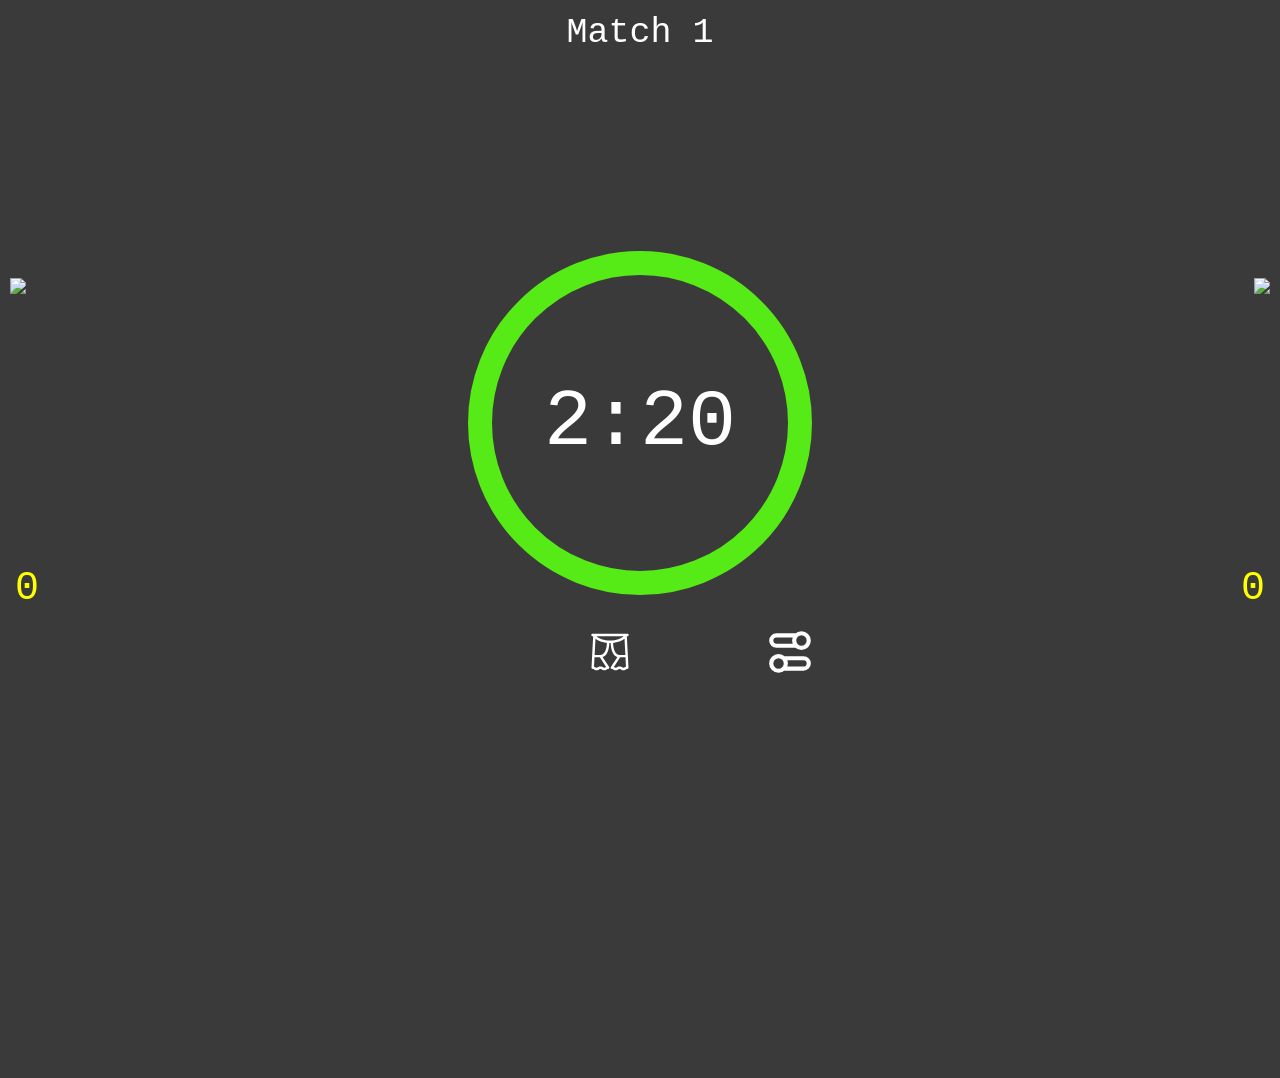
==== index.html @ d4031608 "Merge branch 'ranking-system' into SummerCamp2026" ====
<!DOCTYPE html>
<html lang="en">
  <head>
    <meta charset="UTF-8" />
    <meta name="viewport" content="width=device-width, initial-scale=1.0" />
    <title>FRC Timer</title>
    <link defer rel="stylesheet" href="style.css" />
    <script defer src="script.js"></script>
    <script defer src="scoreboard.js"></script>
  </head>
  <body style="background-color: #3b3a3a">
    <img id="red-icon" class="team-icon" src="team-icons/default-red.svg" />
    <div id="red-score" class="scores red-score-enter"></div>
    <div id="red-penalties" class="display-penalty">0</div>
    <img id="blue-icon" class="team-icon" src="team-icons/default-blue.svg" />
    <div id="blue-score" class="scores blue-score-enter"></div>
    <div id="blue-penalties" class="display-penalty">0</div>
    <div id="match-selector" class="button-row no-matches">
      <button
        style="background-image: url(./svg/left.svg)"
        onclick="if (timePassed == 0) loadMatch(--matchNumber)"
      ></button>
      <span id="match">Match 1</span>
      <button
        style="background-image: url(./svg/right.svg)"
        onclick=" if(timePassed == 0) loadMatch(++matchNumber)"
      ></button>
    </div>
    <div
      id="timer-div"
      class="base-timer"
      viewBox="-50 -50 100 100"
      xmlns="http://www.w3.org/2000/svg"
    >
      <svg
        xmlns="http://www.w3.org/2000/svg"
        width="400"
        height="400"
        viewBox="0 0 250 250"
      >
        <circle
          r="100px"
          cx="50%"
          cy="50%"
          fill="none"
          stroke="grey"
          stroke-width="5px"
        />
        <circle
          class="circle-green"
          id="timer-circle"
          r="100px"
          cx="50%"
          cy="50%"
          stroke-dasharray="629 628"
          stroke-linecap="round"
        />
        <text
          id="timer-display"
          fill="white"
          font-size="50px"
          x="50%"
          y="50%"
          text-anchor="middle"
          dominant-baseline="middle"
          font-family="monospace"
        ></text>
      </svg>
      <div class="button-row">
        <button
          title="Start Timer (S)"
          style="background-image: url(./svg/play.svg)"
          onclick="startTimer()"
        ></button>
        <button
          title="Pause Timer (P)"
          style="background-image: url(./svg/pause.svg)"
          onclick="stopTimer()"
        ></button>
        <button
          title="Reveal Scores (R)"
          style="background-image: url(./svg/reveal.svg)"
          onclick="toggleScores()"
        ></button>
        <button
          title="Reset Timer (Loads next match)"
          style="background-image: url(./svg/restart.svg)"
          onclick="resetTimer()"
        ></button>
        <button
          title="Load Matches (Json File)"
          style="background-image: url(./svg/upload.svg)"
          onclick="document.getElementById('file-input').click()"
        ></button>
        <button
          title="Change Team Names"
          style="background-image: url(./svg/whitetoggle.svg)"
          onclick="settings()"
        ></button>
      </div>
    </div>
    
    <div id="blue-reveal" class="reveal blue-reveal-exit">
      <div class="reveal-score">
        <div id="blue-reveal-name">Blue</div>
        <div id="blue-reveal-points" class="points">250</div>
        <!-- <div id="blue-reveal-penalties" class="penalties">100</div> -->
      </div>
    </div>

    <div id="breakdown-card" class="breakdown-card hidden">
  <div class="breakdown-row header">
    <span id="red-breakdown-score">0</span>
    <span class="breakdown-title">MATCH BREAKDOWN</span>
    <span id="blue-breakdown-score">0</span>
  </div>

  <div class="breakdown-section-title">TELEOP</div>

  <div class="breakdown-row">
    <span id="red-breakdown-points">0</span>
    <span class="label">TOTAL POINTS</span>
    <span id="blue-breakdown-points">0</span>
  </div>

  <div class="breakdown-section-title">FOULS</div>

  <div class="breakdown-row">
    <span id="red-breakdown-penalties">0</span>
    <span class="label">PENALTIES</span>
    <span id="blue-breakdown-penalties">0</span>
  </div>
</div>

    <div id="red-reveal" class="reveal red-reveal-exit">
      <div class="reveal-score">
        <div id="red-reveal-name">Red</div>
        <div id="red-reveal-points" class="points">300</div>
        <!-- <div id="red-reveal-penalties" class="penalties">15</div> -->
      </div>
    </div>

    <input id="file-input" type="file" style="display: none" accept=".json" />
    <div id="scoreboard" class="scoreboard hidden">
      <div class="top-table">
        <div class="scroll-wrapper">
          <table id="match-table"></table>
        </div>
      </div>

      <div id="bottom-table" class="bottom-table">
        <table id="team-table">
        </table>
      </div>
      <img class="tournament" src="./svg/tournament.svg" alt="" onclick="createBracket()">
    </div>
  </body>
</html>
---- style.css ----
body {
  overflow: hidden;
}

div,
span {
  user-select: none;
  font-family: monospace;
}

.base-timer {
  position: absolute;
  position: absolute;
  left: 50%;
  top: 50%;
  transform: translate(-50%, -50%);
}

#timer-circle {
  transition: 1.1s linear;
  fill: none;
  fill-rule: nonzero;
  stroke-width: 15px;

  transform: scaleX(-1) rotate(270deg);
  transform-origin: center;
}

@keyframes warning {
  0% {
    fill: white;
  }
  50% {
    fill: red;
  }
  90% {
    fill: white;
  }
}

.timer-end {
  animation: warning 1s infinite;
}

.timer-red {
  fill: red;
}

.timer-yellow {
  fill: yellow;
}

.timer-white {
  fill: white;
}

#timer-display {
  user-select: none;
}

.no-matches {
  opacity: 0;
  pointer-events: none;
}

.matches {
  opacity: 100;
  pointer-events: auto;
}

.button-row {
  display: flex;
  flex-direction: row;
  justify-content: center;
  align-content: center;
  transition: ease 2s;
}

.button-row button {
  width: 50px;
  height: 50px;
  margin: 0px 5px 0px 5px;
  padding: 0px;
  background-color: #3b3a3a;
  background-repeat: no-repeat;
  background-size: 100%;
  border: none;
  transition: ease-in-out 0.2s;
  border-radius: 15px;
}

.button-row span {
  color: white;
  font-size: 35px;
  display: inline-flex;
  align-items: center;
}

.button-row button:hover {
  scale: 1.1;
  background-color: #4e4e4e;
}

.scores {
  width: 400px;
  height: 215px;
  position: absolute;
  margin: 0px;
  padding: 0px;
  font-weight: 600;

  /* Center text */
  display: flex;
  flex-direction: column;
  justify-content: center;
  align-content: center;

  font-size: 150px;
  color: white;
  border-radius: 10px;
  transform: translateY(calc(50vh - 50%));
  transition: 2s ease-in-out;
}

.scores span {
  font-size: 30px;
  margin: 5px;
}

.team-icon {
  position: absolute;
  transform: translateY(calc(50vh - 180px));
  height: 60px;
  width: auto;
}

.icon-toggle {
  animation: fadeIn 2s;
}

#red-icon {
  left: 10px;
}

#blue-icon {
  right: 10px;
}

#red-score {
  background: linear-gradient(to right, #ed1c24 150px, #3b3a3a);
  text-align: left;
}

#blue-score {
  background: linear-gradient(to right, #3b3a3a, #0066b3 250px);
  text-align: right;
}

.blue-score-enter {
  right: 10px;
}

.blue-score-exit {
  right: -500px;
}

.red-score-enter {
  left: 0px;
}

.red-score-exit {
  left: -500px;
}

.display-penalty {
  position: absolute;
  transform: translateY(calc(50vh - 50% + 130px));

  color: yellow;
  font-size: 40px;
}

#red-penalties {
  left: 15px;
}

#blue-penalties {
  right: 15px;
}

.circle-red {
  stroke: rgb(205, 11, 11);
}

.circle-orange {
  stroke: orange;
}

.circle-green {
  stroke: #56ea16;
}

.reveal {
  height: 100%;
  width: 50%;
  position: absolute;
  top: 0px;
  margin: 0;
  transition: 3s ease;
}

.breakdown-card {
  position: absolute;
  top: 50%;
  left: 50%;
  transform: translate(-50%, -50%);
  width: 620px;
  height: 465px;
  background-color: #e6e6e6;
  color: #222;
  border-radius: 8px;
  box-shadow: 0px 8px 24px rgba(0, 0, 0, 0.4);
  z-index: 5;
  overflow: hidden;
  font-family: Arial, sans-serif;
  transition: opacity 0.8s ease;
}

.breakdown-card.hidden {
  opacity: 0;
  pointer-events: none;
}

.breakdown-section-title {
  background-color: #cccccc;
  text-align: center;
  font-weight: bold;
  font-size: 25px;
  padding: 4px 0;
  letter-spacing: 1px;
}

.breakdown-row {
  display: flex;
  justify-content: space-between;
  align-items: center;
  padding: 8px 12px;
  font-size: 40px;
  font-weight: bold;
}

.breakdown-row.header {
  background-color: #ffffff;
  border-bottom: 2px solid #ccc;
  font-size: 32px;
}

.breakdown-title {
  font-size: 40px;
  color: #000000;
  text-align: center;
  letter-spacing: 2;
}

.breakdown-row .label {
  font-size: 30px;
  color: #444;
  font-weight: normal;
  text-align: center;
}

#red-reveal {
  background-color: #ed1c24;
}

#blue-reveal {
  background-color: #0066b3;
}

.blue-reveal-enter {
  right: 0%;
}

.blue-reveal-exit {
  right: -100%;
}

.red-reveal-enter {
  left: 0%;
}

.red-reveal-exit {
  left: -100%;
}

.points {
  color: white;
  font-size: 200px;
}

.penalties {
  color: yellow;
  font-size: 100px;
}

.reveal-score :first-child {
  color: white;
  font-size: 75px;
}

.reveal-score {
  position: relative;
  top: 115px;
  bottom: 40px;
  max-width: 100%;
  text-wrap: wrap;
  justify-content: center;
  align-content: center;
  text-align: center;
  align-items: center;
  
}

#red-reveal .reveal-score {
  right: 70px;         /* Anchors the score to the right side of the red panel */
  text-align: right;
  align-items: flex-end;
}

#blue-reveal .reveal-score {
  left: 70px;
  text-align: left;
  align-items: flex-end;
}

#red-reveal-name,
.alliance-name {
  position: absolute;
  bottom: -730px;
  left: 55%;
  transform: translateX(-50%); /* Centers the box perfectly horizontal */
  
  /* Box Styling */
  background-color: rgb(236, 0, 0); /* Semi-transparent dark box background */
  border: 0px solid rgba(255, 255, 255, 0.8); /* Subtle white border */
  border-radius: 0px;                         /* Rounded corners */
  padding: 10px 24px;                        /* Spacing inside the box around text */
  box-shadow: 0 4px 12px rgba(0, 0, 0, 0.3); /* Subtle drop shadow for depth */

  /* Text Styling */
  color: #ffffff;
  font-size: 80px;
  font-weight: bold;
  text-transform: uppercase;
  white-space: nowrap;                       /* Prevents names from wrapping to a 2nd line */
  z-index: 3;
  justify-content: center;
  align-content: center;
  text-align: center;
  align-items: center;
}
#blue-reveal-name,
.alliance-name {
  position: absolute;
  bottom: -730px;
  left: 45%;
  transform: translateX(-50%); /* Centers the box perfectly horizontal */
  
  /* Box Styling */
  background-color: rgb(0, 0, 159); /* Semi-transparent dark box background */
  border: 0px solid rgba(255, 255, 255, 0.8); /* Subtle white border */
  border-radius: 0px;                         /* Rounded corners */
  padding: 10px 24px;                        /* Spacing inside the box around text */
  box-shadow: 0 4px 12px rgba(0, 0, 0, 0.3); /* Subtle drop shadow for depth */

  /* Text Styling */
  color: #ffffff;
  font-size: 80px;
  font-weight: bold;
  text-transform: uppercase;
  white-space: nowrap;                       /* Prevents names from wrapping to a 2nd line */
  z-index: 3;
  justify-content: center;
  align-content: center;
  text-align: center;
  align-items: center;
}

#winner {
  position: absolute;
  height: 120px;
  width: 100%;
  background-color: #e2e22a;
  color: black;

  /* Centers the SVG icon and text next to each other */
  display: flex;
  align-items: center;
  justify-content: center;
  gap: 20px;                     /* Distance between icon and text */

  font-size: 100px;
  font-weight: bold;
  text-shadow: 0px 0px 200px white;
  border-radius: 0px 0px 8px 8px;
  z-index: 10;
}

/* Controls icon sizing inside the banner */
.winner-icon {
  height: 90px;                  /* Proportional height to fit inside 150px banner */
  width: auto;
  filter: drop-shadow(0px 4px 6px rgba(0, 0, 0, 0.2));
}

#tied {
  position: absolute;
  height: 150px;
  line-height: 150px;
  font-size: 150px;
  width: 200%;
  background-color: rgb(168, 168, 168);
  color: black;
  text-align: center;
  text-shadow: 0px 0px 200px white;
  border-radius: 0px 0px 8px 8px;
  animation: 4s fadeIn;
}

@keyframes fadeIn {
  0% {
    opacity: 0%;
  }
  75% {
    opacity: 0%;
  }
  100% {
    opacity: 100%;
  }
}

.scoreboard {
  position: fixed;
  top: 0;
  left: 50%;
  width: 100%;
  height: 100%;
  transform: translateX(-50%);
  color: white;
  border-radius: 5px;
  text-align: center;
  display: flex;
  flex-direction: column;
  z-index: 100;
  transition: 1.2s ease-in-out;

  text-align: center;
  background-color:#00000086;

  color: white;
}

.top-table::-webkit-scrollbar {
  display: none;
}

/* Hide scrollbar for IE, Edge and Firefox */
.top-table {
  -ms-overflow-style: none;  /* IE and Edge */
  scrollbar-width: none;  /* Firefox */
}

.scoreboard.hidden {
  opacity: 0;
  top: -100% !important;
}

.top-table {
  flex: 1;
  overflow-y: auto;
  padding: 10px;
}

.bottom-table {
  width: 100%;
  flex-shrink: 0;
  padding: 10px;
  position: sticky;
  bottom: 0;
  z-index: 10;
  box-sizing: border-box;
  padding-right: 10px; /* Match scrollbar offset of top */
}

.score-content {
  display: flex;
  align-items: center;      /* Vertically center */
  justify-content: center;  /* Horizontally center */
  gap: 6px;                 /* Space between number and image */
}

.bottom-table table {
  width: 100%;
}

#match-table {
  width: 100%;
  pointer-events: auto;
  border-collapse: separate;
  border-spacing: 2px;
}

th {
  padding: 0px;
  font-weight: bolder;
  position: sticky;
  top: 0px;
  z-index: 1;
}

td, th {
  font-size: xx-large;
  border-radius: 3px;
  padding: 3px;
  margin: 3px;
}

td {
  vertical-align: top;
}

.top-table td:first-child, .top-table th:first-child {
  background-color: #707070;
}

.top-table td:nth-child(even), .top-table th:nth-child(even) {
  background-color: #ed1c23ef;
}

.top-table td:nth-child(odd):not(:first-child), .top-table th:nth-child(odd):not(:first-child) {
  background-color: #0066b3ef;
}

.bottom-table th, .bottom-table td {
  background-color: #4e4e4e;
}

.tournament {
  height: 34px;
  width: 34px;

  position: absolute;

  top: 80%;
  right: 12px;
  z-index: 2;
}

.hidden {
  opacity: 0%;
}
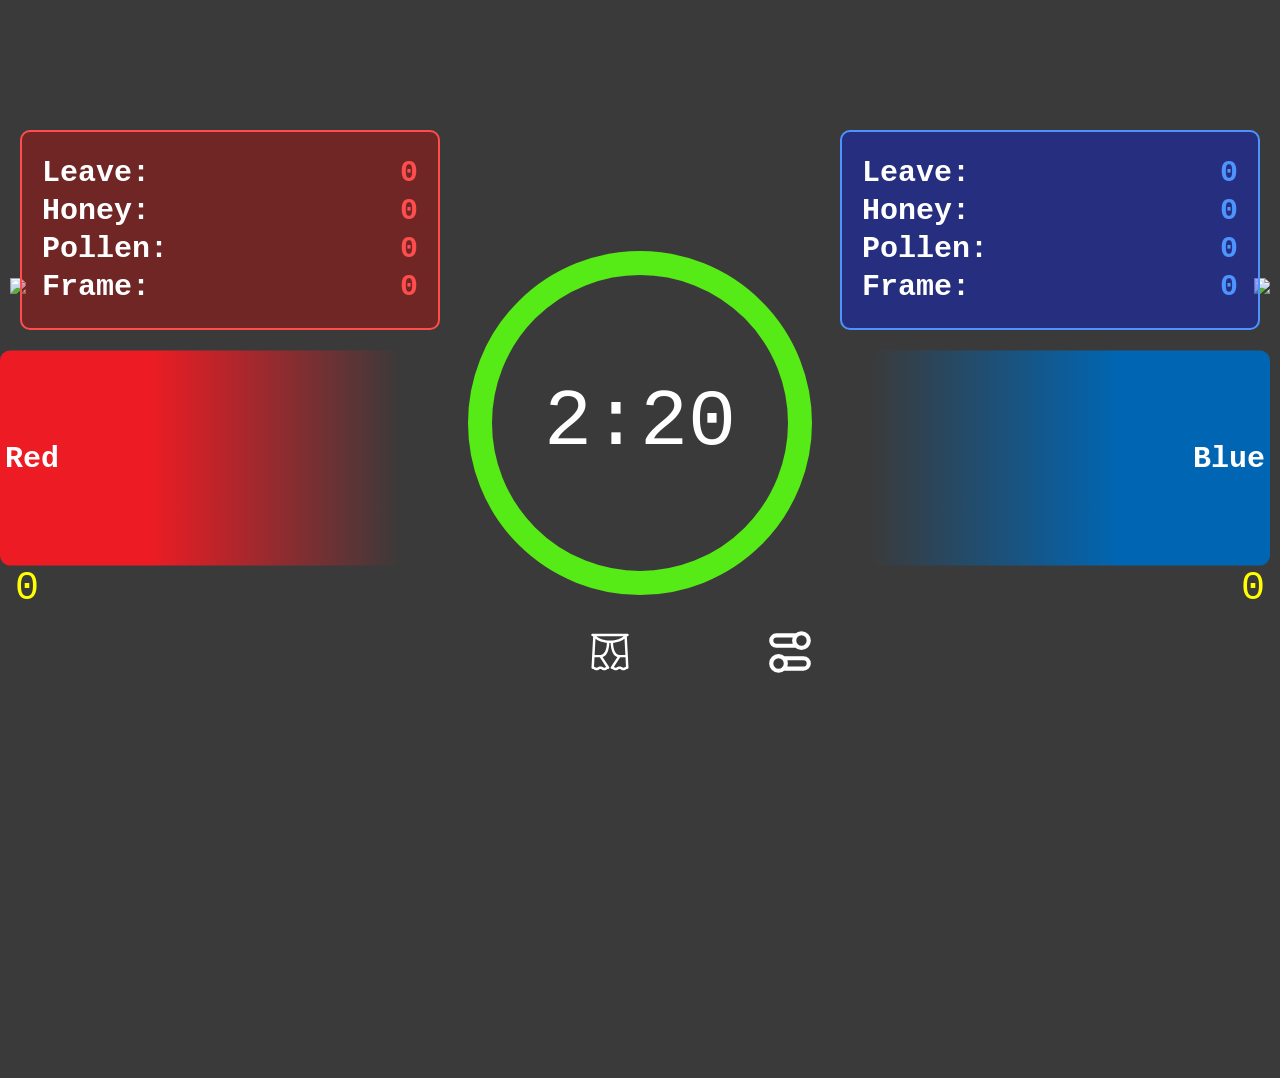
==== commit dea58988: "added game piece score tracker elements work in progress" ====
--- a/index.html
+++ b/index.html
@@ -4,9 +4,9 @@
     <meta charset="UTF-8" />
     <meta name="viewport" content="width=device-width, initial-scale=1.0" />
     <title>FRC Timer</title>
-    <link defer rel="stylesheet" href="style.css" />
+    <link rel="stylesheet" href="style.css" />
+    <script defer src="scoreboard.js"></script>
     <script defer src="script.js"></script>
-    <script defer src="scoreboard.js"></script>
   </head>
   <body style="background-color: #3b3a3a">
     <img id="red-icon" class="team-icon" src="team-icons/default-red.svg" />
@@ -15,6 +15,23 @@
     <img id="blue-icon" class="team-icon" src="team-icons/default-blue.svg" />
     <div id="blue-score" class="scores blue-score-enter"></div>
     <div id="blue-penalties" class="display-penalty">0</div>
+
+    <div class="game-piece-tracker red-tracker">
+      <div class="tracker-title"></div>
+      <div class="piece-row"><span>Leave:</span> <span id="red-leave">0</span></div>
+      <div class="piece-row"><span>Honey:</span> <span id="red-honey">0</span></div>
+      <div class="piece-row"><span>Pollen:</span> <span id="red-pollen">0</span></div>
+      <div class="piece-row"><span>Frame:</span> <span id="red-frame">0</span></div>
+    </div>
+
+    <div class="game-piece-tracker blue-tracker">
+      <div class="tracker-title"></div>
+      <div class="piece-row"><span>Leave:</span> <span id="blue-leave">0</span></div>
+      <div class="piece-row"><span>Honey:</span> <span id="blue-honey">0</span></div>
+      <div class="piece-row"><span>Pollen:</span> <span id="blue-pollen">0</span></div>
+      <div class="piece-row"><span>Frame:</span> <span id="blue-frame">0</span></div>
+    </div>
+
     <div id="match-selector" class="button-row no-matches">
       <button
         style="background-image: url(./svg/left.svg)"
@@ -23,9 +40,10 @@
       <span id="match">Match 1</span>
       <button
         style="background-image: url(./svg/right.svg)"
-        onclick=" if(timePassed == 0) loadMatch(++matchNumber)"
+        onclick="if(timePassed == 0) loadMatch(++matchNumber)"
       ></button>
     </div>
+
     <div
       id="timer-div"
       class="base-timer"
@@ -93,7 +111,7 @@
           onclick="document.getElementById('file-input').click()"
         ></button>
         <button
-          title="Change Team Names"
+          title="Change Settings"
           style="background-image: url(./svg/whitetoggle.svg)"
           onclick="settings()"
         ></button>
@@ -104,7 +122,6 @@
       <div class="reveal-score">
         <div id="blue-reveal-name">Blue</div>
         <div id="blue-reveal-points" class="points">250</div>
-        <!-- <div id="blue-reveal-penalties" class="penalties">100</div> -->
       </div>
     </div>
 
@@ -116,31 +133,48 @@
   </div>
 
   <div class="breakdown-section-title">TELEOP</div>
+      <div class="breakdown-section-title">AUTO</div>
+      <div class="breakdown-row advanced-breakdown-row">
+        <span id="red-auto-leave">0</span>
+        <span class="label">LEAVE POINTS</span>
+        <span id="blue-auto-leave">0</span>
+      </div>
 
-  <div class="breakdown-row">
-    <span id="red-breakdown-points">0</span>
-    <span class="label">TOTAL POINTS</span>
-    <span id="blue-breakdown-points">0</span>
-  </div>
+      <div class="breakdown-section-title">TELEOP</div>
+      <div class="breakdown-row">
+        <span id="red-breakdown-points">0</span>
+        <span class="label">TOTAL POINTS</span>
+        <span id="blue-breakdown-points">0</span>
+      </div>
 
-  <div class="breakdown-section-title">FOULS</div>
+      <div class="breakdown-row advanced-breakdown-row">
+        <span id="red-coral-points">0</span>
+        <span class="label">CORAL SCORED</span>
+        <span id="blue-coral-points">0</span>
+      </div>
+      <div class="breakdown-row advanced-breakdown-row">
+        <span id="red-algae-points">0</span>
+        <span class="label">ALGAE SCORED</span>
+        <span id="blue-algae-points">0</span>
+      </div>
 
-  <div class="breakdown-row">
-    <span id="red-breakdown-penalties">0</span>
-    <span class="label">PENALTIES</span>
-    <span id="blue-breakdown-penalties">0</span>
-  </div>
-</div>
+      <div class="breakdown-section-title">FOULS</div>
+      <div class="breakdown-row">
+        <span id="red-breakdown-penalties">0</span>
+        <span class="label">PENALTIES</span>
+        <span id="blue-breakdown-penalties">0</span>
+      </div>
+    </div>
 
     <div id="red-reveal" class="reveal red-reveal-exit">
       <div class="reveal-score">
         <div id="red-reveal-name">Red</div>
         <div id="red-reveal-points" class="points">300</div>
-        <!-- <div id="red-reveal-penalties" class="penalties">15</div> -->
       </div>
     </div>
 
     <input id="file-input" type="file" style="display: none" accept=".json" />
+
     <div id="scoreboard" class="scoreboard hidden">
       <div class="top-table">
         <div class="scroll-wrapper">
@@ -149,10 +183,9 @@
       </div>
 
       <div id="bottom-table" class="bottom-table">
-        <table id="team-table">
-        </table>
+        <table id="team-table"></table>
       </div>
       <img class="tournament" src="./svg/tournament.svg" alt="" onclick="createBracket()">
     </div>
   </body>
-</html>
+</html>
--- a/style.css
+++ b/style.css
@@ -180,6 +180,19 @@
   font-size: 40px;
 }
 
+.red-tracker {
+  position: absolute;
+  left: 20px; 
+  top: 320px;  
+}
+
+.blue-tracker {
+  position: absolute;
+  right: 20px; 
+  top: 320px;  
+}
+
+
 #red-penalties {
   left: 15px;
 }
@@ -198,6 +211,58 @@
 
 .circle-green {
   stroke: #56ea16;
+}
+
+.game-piece-tracker {
+  position: absolute;
+  top: 130px;
+  width: 420px;
+  border-radius: 10px;
+  padding: 20px;
+  color: white;
+  font-family: monospace;
+  box-sizing: border-box;
+  font-size: 20px;
+  font-weight: bold;
+}
+
+.red-tracker {
+  left: 20px;
+  border: 2px solid #ff4d4d;
+  background: rgba(214, 0, 0, 0.348);
+}
+
+.blue-tracker {
+  right: 20px;
+  border: 2px solid #4d94ff;
+  background: rgba(0, 26, 255, 0.348);
+}
+
+.tracker title {
+  font-size: 20px; 
+  font-weight: bold;
+  text-align: center; 
+  margin-bottom: 8px;
+  color: #ddd;
+  border-bottom: 1px solid #555;
+  padding-bottom: 4px;
+}
+
+.piece-row {
+  display: flex;
+  justify-content: space-between;
+  font-size: 30px;
+  margin: 4px 0;
+}
+
+.red-tracker .piece-row span:last-child {
+  color: #ff4d4d;
+  font-weight: bold;
+}
+
+.blue-tracker .piece-row span:last-child {
+  color: #4d94ff;
+  font-weight: bold;
 }
 
 .reveal {
@@ -211,11 +276,11 @@
 
 .breakdown-card {
   position: absolute;
-  top: 50%;
+  top: 55%;
   left: 50%;
   transform: translate(-50%, -50%);
-  width: 620px;
-  height: 465px;
+  width: 720px;
+  height: 565px;
   background-color: #e6e6e6;
   color: #222;
   border-radius: 8px;
@@ -251,6 +316,7 @@
 
 .breakdown-row.header {
   background-color: #ffffff;
+  text-align: center;
   border-bottom: 2px solid #ccc;
   font-size: 32px;
 }
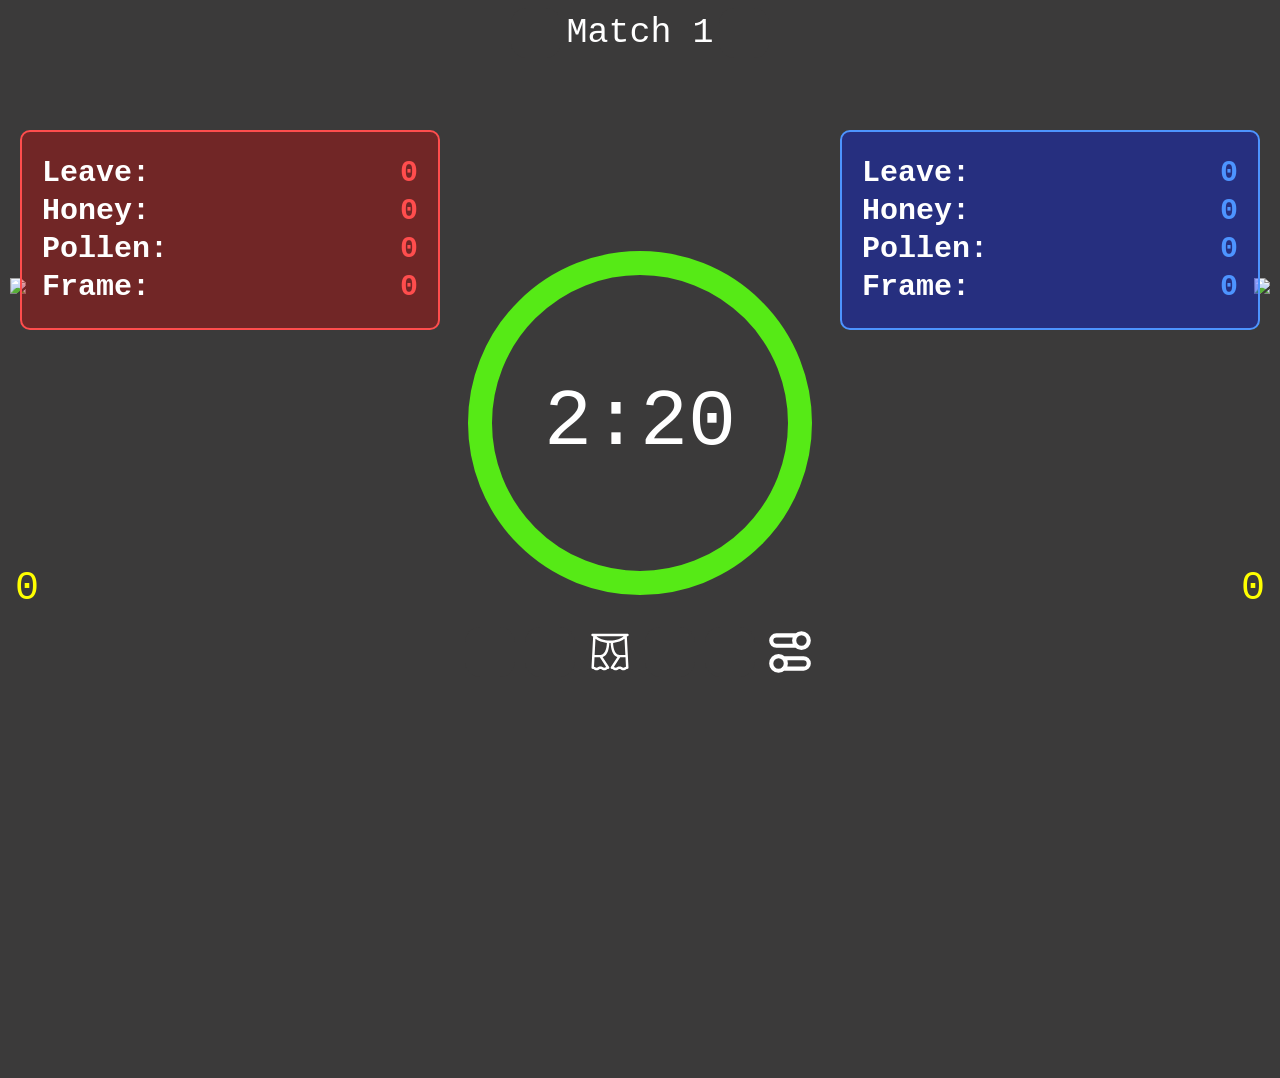
==== commit 1c3c35e7: "confetti time" ====
--- a/index.html
+++ b/index.html
@@ -5,6 +5,7 @@
     <meta name="viewport" content="width=device-width, initial-scale=1.0" />
     <title>FRC Timer</title>
     <link rel="stylesheet" href="style.css" />
+    <script src="https://cdn.jsdelivr.net/npm/@hiseb/confetti@2.2.0/dist/confetti.min.js"></script>
     <script defer src="scoreboard.js"></script>
     <script defer src="script.js"></script>
   </head>
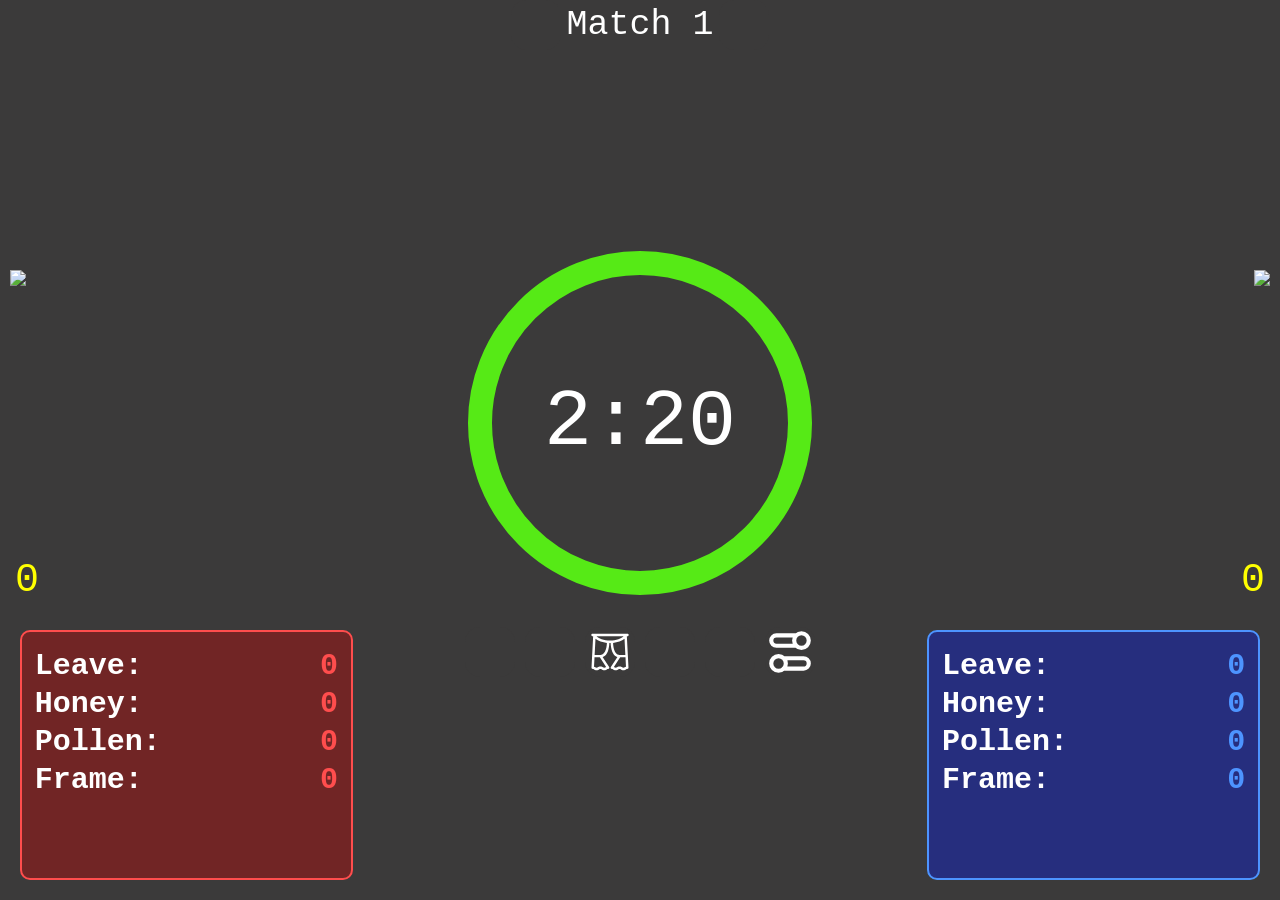
==== commit 07efe4bf: "post summercamp" ====
--- a/index.html
+++ b/index.html
@@ -133,37 +133,35 @@
     <span id="blue-breakdown-score">0</span>
   </div>
 
-  <div class="breakdown-section-title">TELEOP</div>
-      <div class="breakdown-section-title">AUTO</div>
+  <div class="breakdown-section-title">POINTS</div>
       <div class="breakdown-row advanced-breakdown-row">
-        <span id="red-auto-leave">0</span>
+        <span id="red-leave-points">0</span>
         <span class="label">LEAVE POINTS</span>
-        <span id="blue-auto-leave">0</span>
+        <span id="blue-leave-points">0</span>
       </div>
 
-      <div class="breakdown-section-title">TELEOP</div>
       <div class="breakdown-row">
-        <span id="red-breakdown-points">0</span>
-        <span class="label">TOTAL POINTS</span>
-        <span id="blue-breakdown-points">0</span>
+        <span id="red-honey-points">0</span>
+        <span class="label">HONEY POINTS</span>
+        <span id="blue-honey-points">0</span>
       </div>
 
       <div class="breakdown-row advanced-breakdown-row">
-        <span id="red-coral-points">0</span>
-        <span class="label">CORAL SCORED</span>
-        <span id="blue-coral-points">0</span>
+        <span id="red-frame-points">0</span>
+        <span class="label">FRAME POINTS</span>
+        <span id="blue-frame-points">0</span>
       </div>
       <div class="breakdown-row advanced-breakdown-row">
-        <span id="red-algae-points">0</span>
-        <span class="label">ALGAE SCORED</span>
-        <span id="blue-algae-points">0</span>
+        <span id="red-frame-points">0</span>
+        <span class="label">POLLEN POINTS</span>
+        <span id="blue-frame-points">0</span>
       </div>
 
       <div class="breakdown-section-title">FOULS</div>
       <div class="breakdown-row">
+        <span id="blue-breakdown-penalties">0</span>
+        <span class="label">PENALTIES</span>
         <span id="red-breakdown-penalties">0</span>
-        <span class="label">PENALTIES</span>
-        <span id="blue-breakdown-penalties">0</span>
       </div>
     </div>
 
--- a/style.css
+++ b/style.css
@@ -1,4 +1,11 @@
 body {
+  overflow: hidden;
+}
+
+html, body {
+  height: 100vh;
+  margin: 0;
+  padding: 0;
   overflow: hidden;
 }
 
@@ -214,16 +221,18 @@
 }
 
 .game-piece-tracker {
-  position: absolute;
-  top: 130px;
-  width: 420px;
+  position: fixed;
+  top: 70vh;
+  bottom: 20px;
+  width: clamp(150px, 26vw, 800px);
   border-radius: 10px;
-  padding: 20px;
+  padding: clamp(8px, 1vw, 20px);
   color: white;
   font-family: monospace;
   box-sizing: border-box;
   font-size: 20px;
   font-weight: bold;
+  box-sizing: border-box;
 }
 
 .red-tracker {
@@ -272,15 +281,16 @@
   top: 0px;
   margin: 0;
   transition: 3s ease;
+  font-size: 100px;
 }
 
 .breakdown-card {
   position: absolute;
-  top: 55%;
+  top: 55vh;
   left: 50%;
   transform: translate(-50%, -50%);
-  width: 720px;
-  height: 565px;
+  width: clamp(720px, 50vw, 1000px);
+  height: clamp(450px, 50vh, 1000px);
   background-color: #e6e6e6;
   color: #222;
   border-radius: 8px;
@@ -361,7 +371,7 @@
 
 .points {
   color: white;
-  font-size: 200px;
+  font-size: 150px;
 }
 
 .penalties {
@@ -384,11 +394,10 @@
   align-content: center;
   text-align: center;
   align-items: center;
-  
 }
 
 #red-reveal .reveal-score {
-  right: 70px;         /* Anchors the score to the right side of the red panel */
+  right: 70px;
   text-align: right;
   align-items: flex-end;
 }
@@ -402,23 +411,22 @@
 #red-reveal-name,
 .alliance-name {
   position: absolute;
-  bottom: -730px;
+  bottom: -65vh;
   left: 55%;
-  transform: translateX(-50%); /* Centers the box perfectly horizontal */
+  transform: translateX(-50%); 
   
   /* Box Styling */
-  background-color: rgb(236, 0, 0); /* Semi-transparent dark box background */
-  border: 0px solid rgba(255, 255, 255, 0.8); /* Subtle white border */
-  border-radius: 0px;                         /* Rounded corners */
-  padding: 10px 24px;                        /* Spacing inside the box around text */
-  box-shadow: 0 4px 12px rgba(0, 0, 0, 0.3); /* Subtle drop shadow for depth */
+  background-color: rgb(236, 0, 0); 
+  border: 0px solid rgba(255, 255, 255, 0.8); 
+  border-radius: 0px;                        
+  padding: 10px 24px;                        
+  box-shadow: 0 4px 12px rgba(0, 0, 0, 0.3); 
 
   /* Text Styling */
   color: #ffffff;
-  font-size: 80px;
+  font-size: 40px;
   font-weight: bold;
   text-transform: uppercase;
-  white-space: nowrap;                       /* Prevents names from wrapping to a 2nd line */
   z-index: 3;
   justify-content: center;
   align-content: center;
@@ -428,23 +436,21 @@
 #blue-reveal-name,
 .alliance-name {
   position: absolute;
-  bottom: -730px;
+  bottom: -65vh;
   left: 45%;
-  transform: translateX(-50%); /* Centers the box perfectly horizontal */
+  transform: translateX(-50%); 
   
   /* Box Styling */
-  background-color: rgb(0, 0, 159); /* Semi-transparent dark box background */
-  border: 0px solid rgba(255, 255, 255, 0.8); /* Subtle white border */
-  border-radius: 0px;                         /* Rounded corners */
-  padding: 10px 24px;                        /* Spacing inside the box around text */
-  box-shadow: 0 4px 12px rgba(0, 0, 0, 0.3); /* Subtle drop shadow for depth */
-
+  background-color: rgb(0, 0, 159); 
+  border: 0px solid rgba(255, 255, 255, 0.8); 
+  border-radius: 0px;                         
+  padding: 10px 24px;                       
+  box-shadow: 0 4px 12px rgba(0, 0, 0, 0.3);
   /* Text Styling */
   color: #ffffff;
-  font-size: 80px;
-  font-weight: bold;
-  text-transform: uppercase;
-  white-space: nowrap;                       /* Prevents names from wrapping to a 2nd line */
+  font-size: 40px;
+  font-weight: bold;
+  text-transform: uppercase;             
   z-index: 3;
   justify-content: center;
   align-content: center;
@@ -459,11 +465,11 @@
   background-color: #e2e22a;
   color: black;
 
-  /* Centers the SVG icon and text next to each other */
+  
   display: flex;
   align-items: center;
   justify-content: center;
-  gap: 20px;                     /* Distance between icon and text */
+  gap: 20px;
 
   font-size: 100px;
   font-weight: bold;
@@ -472,17 +478,17 @@
   z-index: 10;
 }
 
-/* Controls icon sizing inside the banner */
+
 .winner-icon {
-  height: 90px;                  /* Proportional height to fit inside 150px banner */
+  height: 90px; 
   width: auto;
   filter: drop-shadow(0px 4px 6px rgba(0, 0, 0, 0.2));
 }
 
 #tied {
   position: absolute;
-  height: 150px;
-  line-height: 150px;
+  height: 130px;
+  line-height: 130px;
   font-size: 150px;
   width: 200%;
   background-color: rgb(168, 168, 168);
@@ -532,8 +538,8 @@
 
 /* Hide scrollbar for IE, Edge and Firefox */
 .top-table {
-  -ms-overflow-style: none;  /* IE and Edge */
-  scrollbar-width: none;  /* Firefox */
+  -ms-overflow-style: none;  
+  scrollbar-width: none; 
 }
 
 .scoreboard.hidden {
@@ -555,14 +561,14 @@
   bottom: 0;
   z-index: 10;
   box-sizing: border-box;
-  padding-right: 10px; /* Match scrollbar offset of top */
+  padding-right: 10px; 
 }
 
 .score-content {
   display: flex;
-  align-items: center;      /* Vertically center */
-  justify-content: center;  /* Horizontally center */
-  gap: 6px;                 /* Space between number and image */
+  align-items: center;  
+  justify-content: center;  
+  gap: 6px;                 
 }
 
 .bottom-table table {
@@ -624,4 +630,21 @@
 
 .hidden {
   opacity: 0%;
+}
+
+@media screen and (max-height: 650px) {
+  .game-piece-tracker {
+    top: 180px; 
+    padding: 6px 10px;
+  }
+  
+  .tracker-title {
+    font-size: 11px;
+    margin-bottom: 4px;
+  }
+
+  .piece-row {
+    font-size: 12px;
+    margin: 2px 0;
+  }
 }
